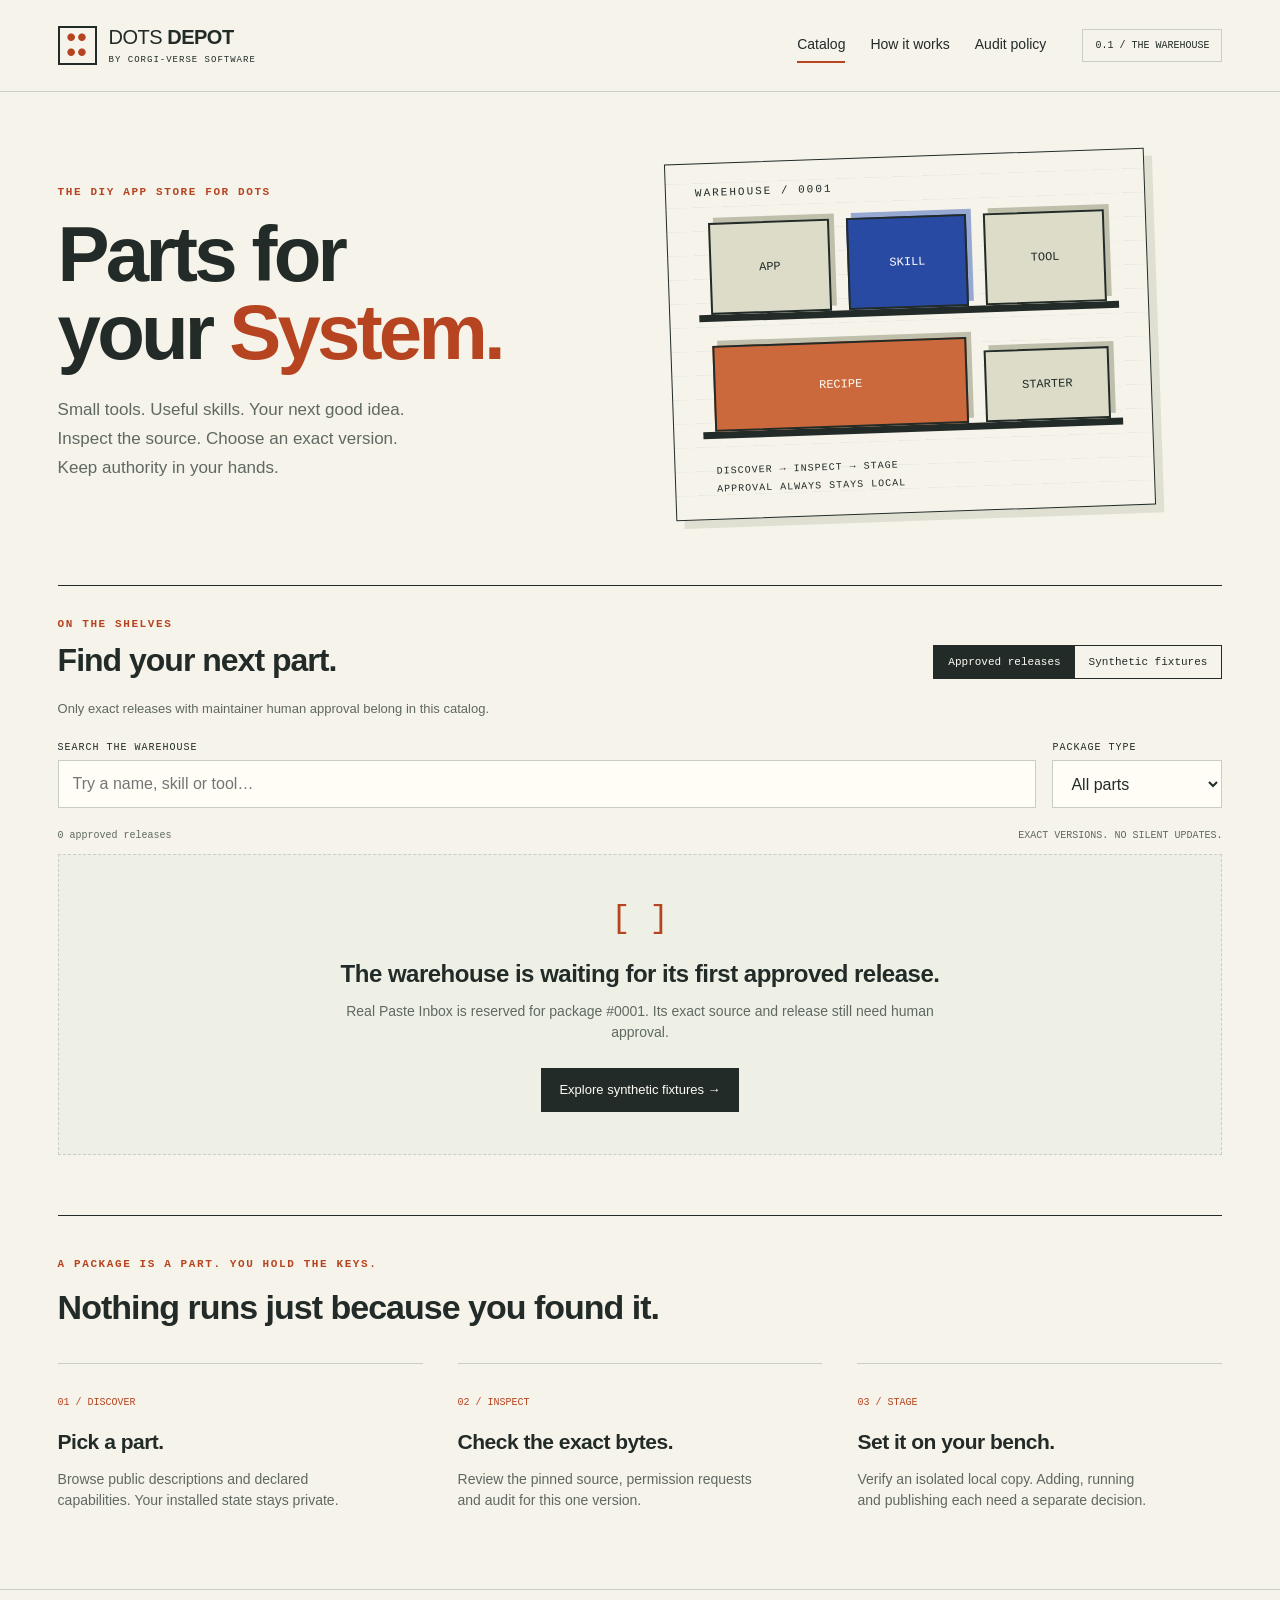
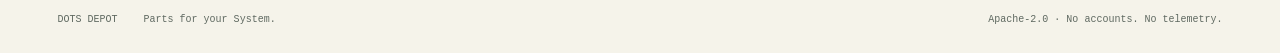
==== site/index.html @ 34d8b79e "Publish Depot 0.1 with inert staging and empty trusted catalog" ====
<!doctype html>
<html lang="en">
<head><meta charset="utf-8"><meta name="viewport" content="width=device-width,initial-scale=1"><meta name="color-scheme" content="light"><meta http-equiv="Content-Security-Policy" content="default-src 'self'; script-src 'self'; style-src 'self'; img-src 'self'; connect-src 'self'; object-src 'none'; base-uri 'none'; form-action 'none'"><title>Dots Depot — The Warehouse</title><link rel="stylesheet" href="assets/depot.css"><script src="depot.js" defer></script></head>
<body data-page="catalog">
<a class="skip" href="#main">Skip to content</a>
<header class="top"><a class="brand" href="index.html" aria-label="Dots Depot home"><span class="mark" aria-hidden="true">••<br>••</span><span>DOTS <b>DEPOT</b><small>BY CORGI-VERSE SOFTWARE</small></span></a><nav aria-label="Main"><a href="index.html" aria-current="page">Catalog</a><a href="index.html#flow">How it works</a><a href="policy.html">Audit policy</a></nav><span class="edition">0.1 / THE WAREHOUSE</span></header>
<main tabindex="-1" id="main">
<section class="hero"><div><p class="eyebrow">THE DIY APP STORE FOR DOTS</p><h1>Parts for<br>your <span>System.</span></h1><p class="intro">Small tools. Useful skills. Your next good idea.<br>Inspect the source. Choose an exact version.<br>Keep authority in your hands.</p></div><div class="warehouse" aria-hidden="true"><div class="shelf-title">WAREHOUSE / 0001</div><div class="shelf"><span class="crate">APP</span><span class="crate blue">SKILL</span><span class="crate">TOOL</span></div><div class="shelf lower"><span class="crate tall">RECIPE</span><span class="crate narrow">STARTER</span></div><p>DISCOVER → INSPECT → STAGE<br>APPROVAL ALWAYS STAYS LOCAL</p></div></section>
<section class="catalog-section" aria-labelledby="catalog-title"><div class="section-head"><div><p class="eyebrow">ON THE SHELVES</p><h2 id="catalog-title">Find your next part.</h2></div><div class="mode-control" role="group" aria-label="Catalog mode"><button type="button" id="trusted-mode" aria-pressed="true">Approved releases</button><button type="button" id="demo-mode" aria-pressed="false">Synthetic fixtures</button></div></div>
<p id="mode-note" class="mode-note">Only exact releases with maintainer human approval belong in this catalog.</p>
<div class="toolbar"><label class="search"><span>Search the warehouse</span><input id="search" type="search" placeholder="Try a name, skill or tool…" autocomplete="off"></label><label class="type"><span>Package type</span><select id="type"><option value="all">All parts</option><option value="app">Apps</option><option value="skill">Skills</option><option value="recipe">Recipes</option><option value="tool">Tools</option><option value="starter">Starters</option></select></label></div>
<div class="result-line"><span id="count" role="status" aria-live="polite">Loading catalog…</span><span>EXACT VERSIONS. NO SILENT UPDATES.</span></div>
<div id="catalog" class="cards" aria-busy="true"></div>
<div id="empty" class="empty" hidden><span class="empty-symbol" aria-hidden="true">[ ]</span><h3 id="empty-title">The warehouse is waiting for its first approved release.</h3><p id="empty-message">Real Paste Inbox is reserved for package #0001. Its exact source and release still need human approval.</p><button id="empty-action" type="button" class="primary">Explore synthetic fixtures →</button></div>
<div id="error" class="error" role="alert" hidden><h3>Catalog unavailable</h3><p>Depot could not validate these catalog files. No package can be staged from this view.</p><button id="retry" type="button">Try again</button></div></section>
<section id="flow" class="flow"><p class="eyebrow">A PACKAGE IS A PART. YOU HOLD THE KEYS.</p><h2>Nothing runs just because you found it.</h2><div class="steps"><article><span>01 / DISCOVER</span><h3>Pick a part.</h3><p>Browse public descriptions and declared capabilities. Your installed state stays private.</p></article><article><span>02 / INSPECT</span><h3>Check the exact bytes.</h3><p>Review the pinned source, permission requests and audit for this one version.</p></article><article><span>03 / STAGE</span><h3>Set it on your bench.</h3><p>Verify an isolated local copy. Adding, running and publishing each need a separate decision.</p></article></div></section>
</main><footer><span>DOTS DEPOT <b>Parts for your System.</b></span><span>Apache-2.0 · No accounts. No telemetry.</span></footer>
</body></html>
---- site/assets/depot.css ----
:root{--paper:#f5f3ea;--ink:#222b27;--muted:#5f6961;--line:#c9cec2;--orange:#b64420;--blue:#284aa2;--white:#fffdf6;--mono:ui-monospace,SFMono-Regular,Consolas,monospace;--sans:Arial,Helvetica,sans-serif}*{box-sizing:border-box}html{scroll-behavior:smooth}body{margin:0;background:var(--paper);color:var(--ink);font-family:var(--sans);line-height:1.5}a{color:inherit}button,input,select,textarea{font:inherit}button,a.button{cursor:pointer}button:focus-visible,a:focus-visible,input:focus-visible,select:focus-visible,textarea:focus-visible{outline:3px solid var(--blue);outline-offset:4px}[hidden]{display:none!important}.skip{position:absolute;top:-80px;left:20px;padding:12px;background:var(--ink);color:white;z-index:20}.skip:focus{top:12px}.top{display:flex;align-items:center;gap:36px;padding:26px 4.5%;border-bottom:1px solid var(--line)}.brand{display:flex;gap:12px;align-items:center;text-decoration:none;font-size:20px;line-height:1.05;letter-spacing:-.5px;font-weight:500}.brand b{font-weight:900}.mark{width:39px;height:39px;border:2px solid var(--ink);text-align:center;font-size:28px;line-height:15px;padding-top:1px;color:var(--orange);letter-spacing:1px}.brand small{font:9px var(--mono);display:block;letter-spacing:1px;margin-top:7px}nav{display:flex;gap:25px;margin-left:auto;font-size:14px}nav a{text-decoration:none;padding:6px 0}nav a[aria-current]{border-bottom:2px solid var(--orange)}.edition{font:10px var(--mono);padding:10px 12px;border:1px solid var(--line);white-space:nowrap}main{max-width:1300px;margin:auto;padding:0 4.5%}.hero{display:grid;grid-template-columns:1fr 1fr;gap:60px;padding:64px 0 72px;align-items:center}.eyebrow{font:11px var(--mono);letter-spacing:1.6px;font-weight:600;color:var(--orange);margin:0 0 18px}h1{font-size:clamp(44px,6.3vw,78px);letter-spacing:-3.8px;line-height:.99;margin:0 0 25px;font-weight:750}h1 span{color:var(--orange)}.intro{font-size:17px;line-height:1.7;color:var(--muted);margin:0;max-width:650px}.warehouse{position:relative;border:1px solid var(--ink);padding:23px 29px 20px;transform:rotate(-2deg);background:repeating-linear-gradient(0deg,transparent,transparent 23px,#e6e9df 24px),var(--paper);box-shadow:8px 8px 0 #dfdfd2;max-width:480px}.shelf-title{font:11px var(--mono);letter-spacing:2px;padding-bottom:24px}.shelf{display:flex;gap:17px;border-bottom:7px solid var(--ink);align-items:flex-end;padding:0 12px}.crate{display:flex;align-items:center;justify-content:center;height:92px;flex:1;background:#dcdcc9;border:2px solid var(--ink);font:12px var(--mono);box-shadow:5px -5px 0 #bfbfac}.crate.blue{background:var(--blue);color:white;box-shadow:5px -5px 0 #97a9d3}.shelf.lower{padding-top:24px}.crate.tall{height:86px;background:#cc693c;color:var(--white)}.crate.narrow{height:72px;max-width:125px}.warehouse p{font:10px var(--mono);letter-spacing:1px;margin:24px 12px 0;line-height:1.8}.catalog-section{border-top:1px solid var(--ink);padding:32px 0 60px}.section-head{display:flex;align-items:flex-end;justify-content:space-between;gap:24px}.section-head .eyebrow{margin-bottom:12px}h2{font-size:32px;line-height:1.15;letter-spacing:-1px;margin:0 0 20px}h3{font-size:21px;line-height:1.25;letter-spacing:-.5px}.mode-control{display:flex;align-items:stretch;border:1px solid var(--ink);margin-bottom:20px}.mode-control button{padding:10px 14px;background:transparent;border:0;font:11px var(--mono)}.mode-control button[aria-pressed=true]{background:var(--ink);color:var(--white)}.mode-note{font-size:13px;color:var(--muted);margin:0 0 24px}.mode-note.demo{border-left:3px solid var(--orange);padding:9px 14px;color:var(--orange);background:#f0e4d6}.toolbar{display:flex;gap:16px}.toolbar label{display:flex;flex-direction:column;gap:7px}.toolbar label span,.command-label{font:10px var(--mono);letter-spacing:1px;text-transform:uppercase}.search{flex:1}.toolbar input,.toolbar select{height:48px;padding:0 14px;background:var(--white);border:1px solid var(--line);border-radius:0;color:var(--ink)}.type{width:170px}.result-line{display:flex;justify-content:space-between;padding:22px 0 13px;font:10px var(--mono);color:var(--muted);gap:20px}.cards{display:grid;grid-template-columns:repeat(2,minmax(0,1fr));gap:20px}.card{border:1px solid var(--line);background:var(--white);padding:25px;display:flex;flex-direction:column}.card-top{display:flex;justify-content:space-between;align-items:center;font:10px var(--mono);color:var(--muted)}.part-icon{display:grid;place-items:center;width:43px;height:43px;background:#dde3d3;border:1px solid var(--ink);font-weight:bold;font-size:13px;color:var(--ink)}.card h3{margin:24px 0 12px}.card h3 a{text-decoration:none}.card h3 a:hover{text-decoration:underline;text-underline-offset:4px}.card p{font-size:14px;color:var(--muted);margin:0 0 25px;max-width:420px}.card-bottom{margin-top:auto;display:flex;justify-content:space-between;gap:16px;border-top:1px solid var(--line);padding-top:17px;font:10px var(--mono)}.tag{font:10px var(--mono);color:var(--orange)}.tag.human{color:#285c39}.empty{padding:45px 20px 42px;text-align:center;border:1px dashed var(--line);background:#eef0e6}.empty-symbol{display:block;font:32px var(--mono);color:var(--orange);margin-bottom:22px}.empty h3{font-size:24px;margin:0 0 12px}.empty p{max-width:590px;margin:0 auto 25px;font-size:14px;color:var(--muted)}button,.button{border:1px solid var(--ink);background:var(--white);padding:11px 17px;color:var(--ink);border-radius:0;font-size:13px;text-decoration:none;display:inline-block}.primary{background:var(--ink);color:var(--white)}.primary:hover{background:#3b4840}.error{border:1px solid var(--orange);padding:25px;background:#f8ece4}.flow{padding:42px 0 64px;border-top:1px solid var(--ink)}.flow h2{font-size:34px;max-width:650px}.steps{display:grid;grid-template-columns:repeat(3,1fr);gap:35px;margin-top:36px}.steps article{border-top:1px solid var(--line);padding-top:24px}.steps span{font:10px var(--mono);color:var(--orange)}.steps h3{margin:17px 0 12px}.steps p{font-size:14px;color:var(--muted);max-width:300px}footer{border-top:1px solid var(--line);padding:24px 4.5%;display:flex;justify-content:space-between;gap:20px;font:10px var(--mono);color:var(--muted)}footer b{margin-left:20px;font-weight:normal}.detail{padding-top:38px;padding-bottom:65px}.back{font:12px var(--mono);text-decoration:none;display:inline-block;margin-bottom:36px}.detail h1{font-size:clamp(38px,5vw,62px);line-height:1.1;letter-spacing:-2.3px;max-width:900px;overflow-wrap:anywhere}.detail .intro{margin-bottom:25px}.badges{display:flex;gap:12px;flex-wrap:wrap;margin:0 0 30px}.badge{padding:8px 12px;border:1px solid var(--line);font:10px var(--mono);background:var(--white)}.badge.synthetic{border-color:var(--orange);color:var(--orange)}.detail-grid{display:grid;grid-template-columns:1fr 1fr;gap:24px}.panel{border:1px solid var(--line);padding:30px;margin-bottom:24px;background:var(--white);min-width:0}.panel h2{font-size:26px}.panel h3{margin-top:30px;font-size:18px}.muted{color:var(--muted);font-size:13px}.dark{background:var(--ink);color:var(--white);border-color:var(--ink)}.dark .eyebrow{color:#e2986a}.dark .muted{color:#c6cec4}.dark .button{border-color:#798477;background:#e8eadf;color:var(--ink)}.dark .button.ghost{background:transparent;color:var(--white)}dl{margin:25px 0}dl>div{display:grid;grid-template-columns:130px 1fr;gap:15px;padding:13px 0;border-top:1px solid var(--line)}dt{font:10px var(--mono);letter-spacing:.6px;text-transform:uppercase;padding-top:3px;color:var(--muted)}dd{margin:0;font:12px var(--mono);line-height:1.7;overflow-wrap:anywhere;white-space:pre-wrap}.dark dl>div{border-color:#546054}.dark dt{color:#b7c2b3}.actions{display:flex;gap:12px;flex-wrap:wrap}.stage-panel{max-width:850px;margin-top:8px}.stage-panel p{font-size:14px;color:var(--muted)}textarea{width:100%;display:block;background:#ecefe5;border:1px solid var(--line);padding:17px;font:12px/1.7 var(--mono);resize:vertical;color:var(--ink);margin:9px 0 18px;overflow-wrap:anywhere}.policy{max-width:980px}.policy .panel h2{margin-top:35px}.policy .panel h2:first-child{margin-top:0}.policy .panel p{color:var(--muted);font-size:15px;line-height:1.8}.policy h1{font-size:clamp(45px,6vw,72px)}@media(max-width:850px){.top{gap:20px;flex-wrap:wrap}.edition{display:none}.hero{gap:32px;padding-top:48px}.warehouse{padding:20px 16px}.shelf{gap:13px;padding:0 6px}.crate{height:75px}.section-head{align-items:flex-start;flex-direction:column;gap:0}.mode-control{margin-bottom:15px}.steps{gap:24px}.detail-grid{grid-template-columns:1fr}.result-line>span:last-child{display:none}h1{letter-spacing:-2.5px}.panel{padding:24px}}@media(max-width:580px){.top{padding:19px 6%;gap:21px}.brand{font-size:19px}nav{margin-left:0;width:100%;gap:25px;font-size:12px}.hero{grid-template-columns:1fr;padding:38px 0 43px;gap:32px}.hero h1{font-size:58px}.intro{font-size:15px}.warehouse{max-width:380px;margin:0 7px;transform:rotate(-1deg)}main{padding-left:6%;padding-right:6%}.warehouse .crate{height:65px}.warehouse .crate.tall{height:65px}.warehouse .crate.narrow{height:54px}.warehouse .shelf-title{padding-bottom:15px}.warehouse .lower{padding-top:15px}.warehouse p{margin-top:17px}.catalog-section{padding-top:27px}h2{font-size:29px}.mode-control{width:100%}.mode-control button{flex:1;padding:11px 7px;font-size:10px}.toolbar{flex-direction:column;gap:14px}.type{width:100%}.cards{grid-template-columns:1fr}.card{padding:22px}.empty{padding:34px 15px}.empty h3{font-size:21px}.steps{grid-template-columns:1fr;gap:20px}.steps p{max-width:none}.flow h2{font-size:28px}footer{flex-direction:column;padding:23px 6%;gap:14px}footer b{display:block;margin:10px 0 0}.detail{padding-top:25px}.detail h1{font-size:40px;letter-spacing:-1.5px}.panel{padding:22px}dl>div{grid-template-columns:1fr;gap:7px;padding:14px 0}textarea{font-size:11px}.actions{flex-direction:column}.button{text-align:center}.badges{gap:8px}.badge{font-size:9px}.back{margin-bottom:28px}}@media(prefers-reduced-motion:reduce){html{scroll-behavior:auto}}
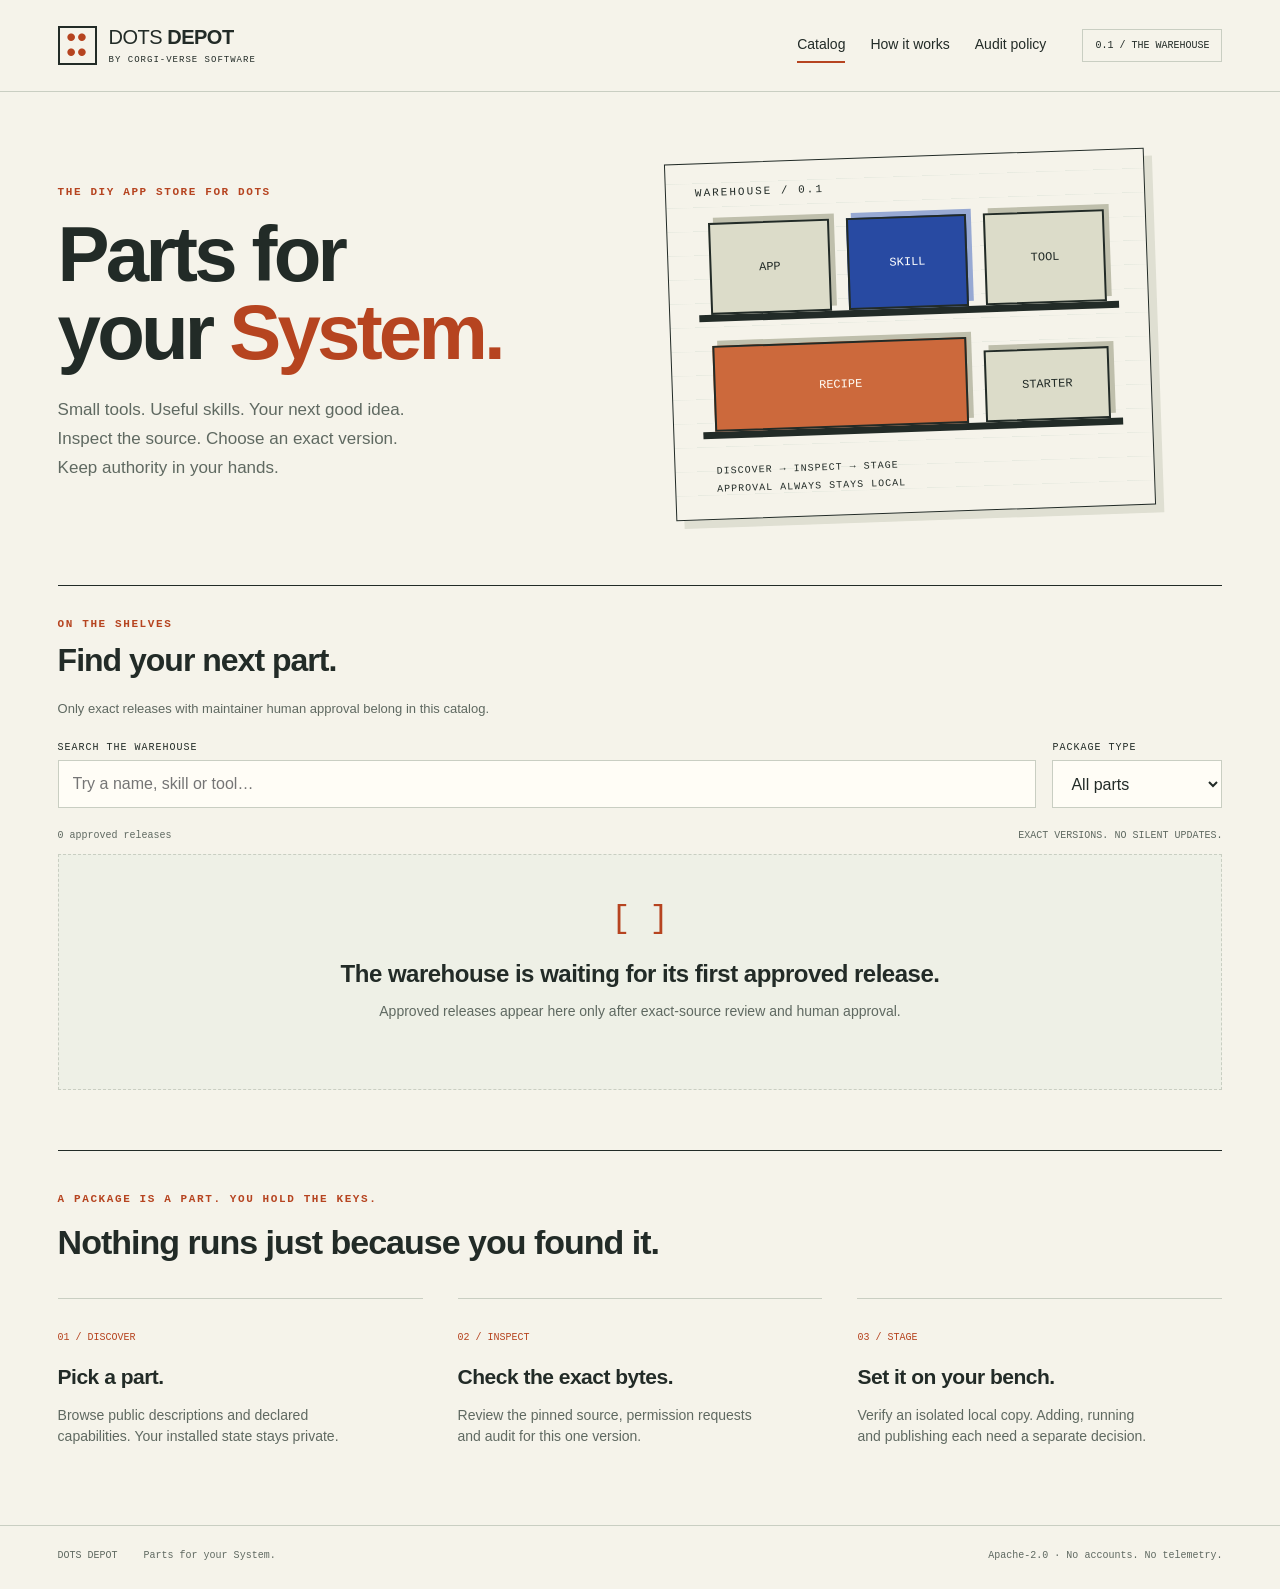
==== commit 32e5e5fa: "Hide unavailable demos and remove promised first package" ====
--- a/site/index.html
+++ b/site/index.html
@@ -5,13 +5,13 @@
 <a class="skip" href="#main">Skip to content</a>
 <header class="top"><a class="brand" href="index.html" aria-label="Dots Depot home"><span class="mark" aria-hidden="true">••<br>••</span><span>DOTS <b>DEPOT</b><small>BY CORGI-VERSE SOFTWARE</small></span></a><nav aria-label="Main"><a href="index.html" aria-current="page">Catalog</a><a href="index.html#flow">How it works</a><a href="policy.html">Audit policy</a></nav><span class="edition">0.1 / THE WAREHOUSE</span></header>
 <main tabindex="-1" id="main">
-<section class="hero"><div><p class="eyebrow">THE DIY APP STORE FOR DOTS</p><h1>Parts for<br>your <span>System.</span></h1><p class="intro">Small tools. Useful skills. Your next good idea.<br>Inspect the source. Choose an exact version.<br>Keep authority in your hands.</p></div><div class="warehouse" aria-hidden="true"><div class="shelf-title">WAREHOUSE / 0001</div><div class="shelf"><span class="crate">APP</span><span class="crate blue">SKILL</span><span class="crate">TOOL</span></div><div class="shelf lower"><span class="crate tall">RECIPE</span><span class="crate narrow">STARTER</span></div><p>DISCOVER → INSPECT → STAGE<br>APPROVAL ALWAYS STAYS LOCAL</p></div></section>
-<section class="catalog-section" aria-labelledby="catalog-title"><div class="section-head"><div><p class="eyebrow">ON THE SHELVES</p><h2 id="catalog-title">Find your next part.</h2></div><div class="mode-control" role="group" aria-label="Catalog mode"><button type="button" id="trusted-mode" aria-pressed="true">Approved releases</button><button type="button" id="demo-mode" aria-pressed="false">Synthetic fixtures</button></div></div>
+<section class="hero"><div><p class="eyebrow">THE DIY APP STORE FOR DOTS</p><h1>Parts for<br>your <span>System.</span></h1><p class="intro">Small tools. Useful skills. Your next good idea.<br>Inspect the source. Choose an exact version.<br>Keep authority in your hands.</p></div><div class="warehouse" aria-hidden="true"><div class="shelf-title">WAREHOUSE / 0.1</div><div class="shelf"><span class="crate">APP</span><span class="crate blue">SKILL</span><span class="crate">TOOL</span></div><div class="shelf lower"><span class="crate tall">RECIPE</span><span class="crate narrow">STARTER</span></div><p>DISCOVER → INSPECT → STAGE<br>APPROVAL ALWAYS STAYS LOCAL</p></div></section>
+<section class="catalog-section" aria-labelledby="catalog-title"><div class="section-head"><div><p class="eyebrow">ON THE SHELVES</p><h2 id="catalog-title">Find your next part.</h2></div><div id="catalog-mode" class="mode-control" hidden role="group" aria-label="Catalog mode"><button type="button" id="trusted-mode" aria-pressed="true">Approved releases</button><button type="button" id="demo-mode" aria-pressed="false">Synthetic fixtures</button></div></div>
 <p id="mode-note" class="mode-note">Only exact releases with maintainer human approval belong in this catalog.</p>
 <div class="toolbar"><label class="search"><span>Search the warehouse</span><input id="search" type="search" placeholder="Try a name, skill or tool…" autocomplete="off"></label><label class="type"><span>Package type</span><select id="type"><option value="all">All parts</option><option value="app">Apps</option><option value="skill">Skills</option><option value="recipe">Recipes</option><option value="tool">Tools</option><option value="starter">Starters</option></select></label></div>
 <div class="result-line"><span id="count" role="status" aria-live="polite">Loading catalog…</span><span>EXACT VERSIONS. NO SILENT UPDATES.</span></div>
 <div id="catalog" class="cards" aria-busy="true"></div>
-<div id="empty" class="empty" hidden><span class="empty-symbol" aria-hidden="true">[ ]</span><h3 id="empty-title">The warehouse is waiting for its first approved release.</h3><p id="empty-message">Real Paste Inbox is reserved for package #0001. Its exact source and release still need human approval.</p><button id="empty-action" type="button" class="primary">Explore synthetic fixtures →</button></div>
+<div id="empty" class="empty" hidden><span class="empty-symbol" aria-hidden="true">[ ]</span><h3 id="empty-title">The warehouse is waiting for its first approved release.</h3><p id="empty-message">Approved releases appear here only after exact-source review and human approval.</p><button id="empty-action" type="button" class="primary" hidden>Explore synthetic fixtures →</button></div>
 <div id="error" class="error" role="alert" hidden><h3>Catalog unavailable</h3><p>Depot could not validate these catalog files. No package can be staged from this view.</p><button id="retry" type="button">Try again</button></div></section>
 <section id="flow" class="flow"><p class="eyebrow">A PACKAGE IS A PART. YOU HOLD THE KEYS.</p><h2>Nothing runs just because you found it.</h2><div class="steps"><article><span>01 / DISCOVER</span><h3>Pick a part.</h3><p>Browse public descriptions and declared capabilities. Your installed state stays private.</p></article><article><span>02 / INSPECT</span><h3>Check the exact bytes.</h3><p>Review the pinned source, permission requests and audit for this one version.</p></article><article><span>03 / STAGE</span><h3>Set it on your bench.</h3><p>Verify an isolated local copy. Adding, running and publishing each need a separate decision.</p></article></div></section>
 </main><footer><span>DOTS DEPOT <b>Parts for your System.</b></span><span>Apache-2.0 · No accounts. No telemetry.</span></footer>
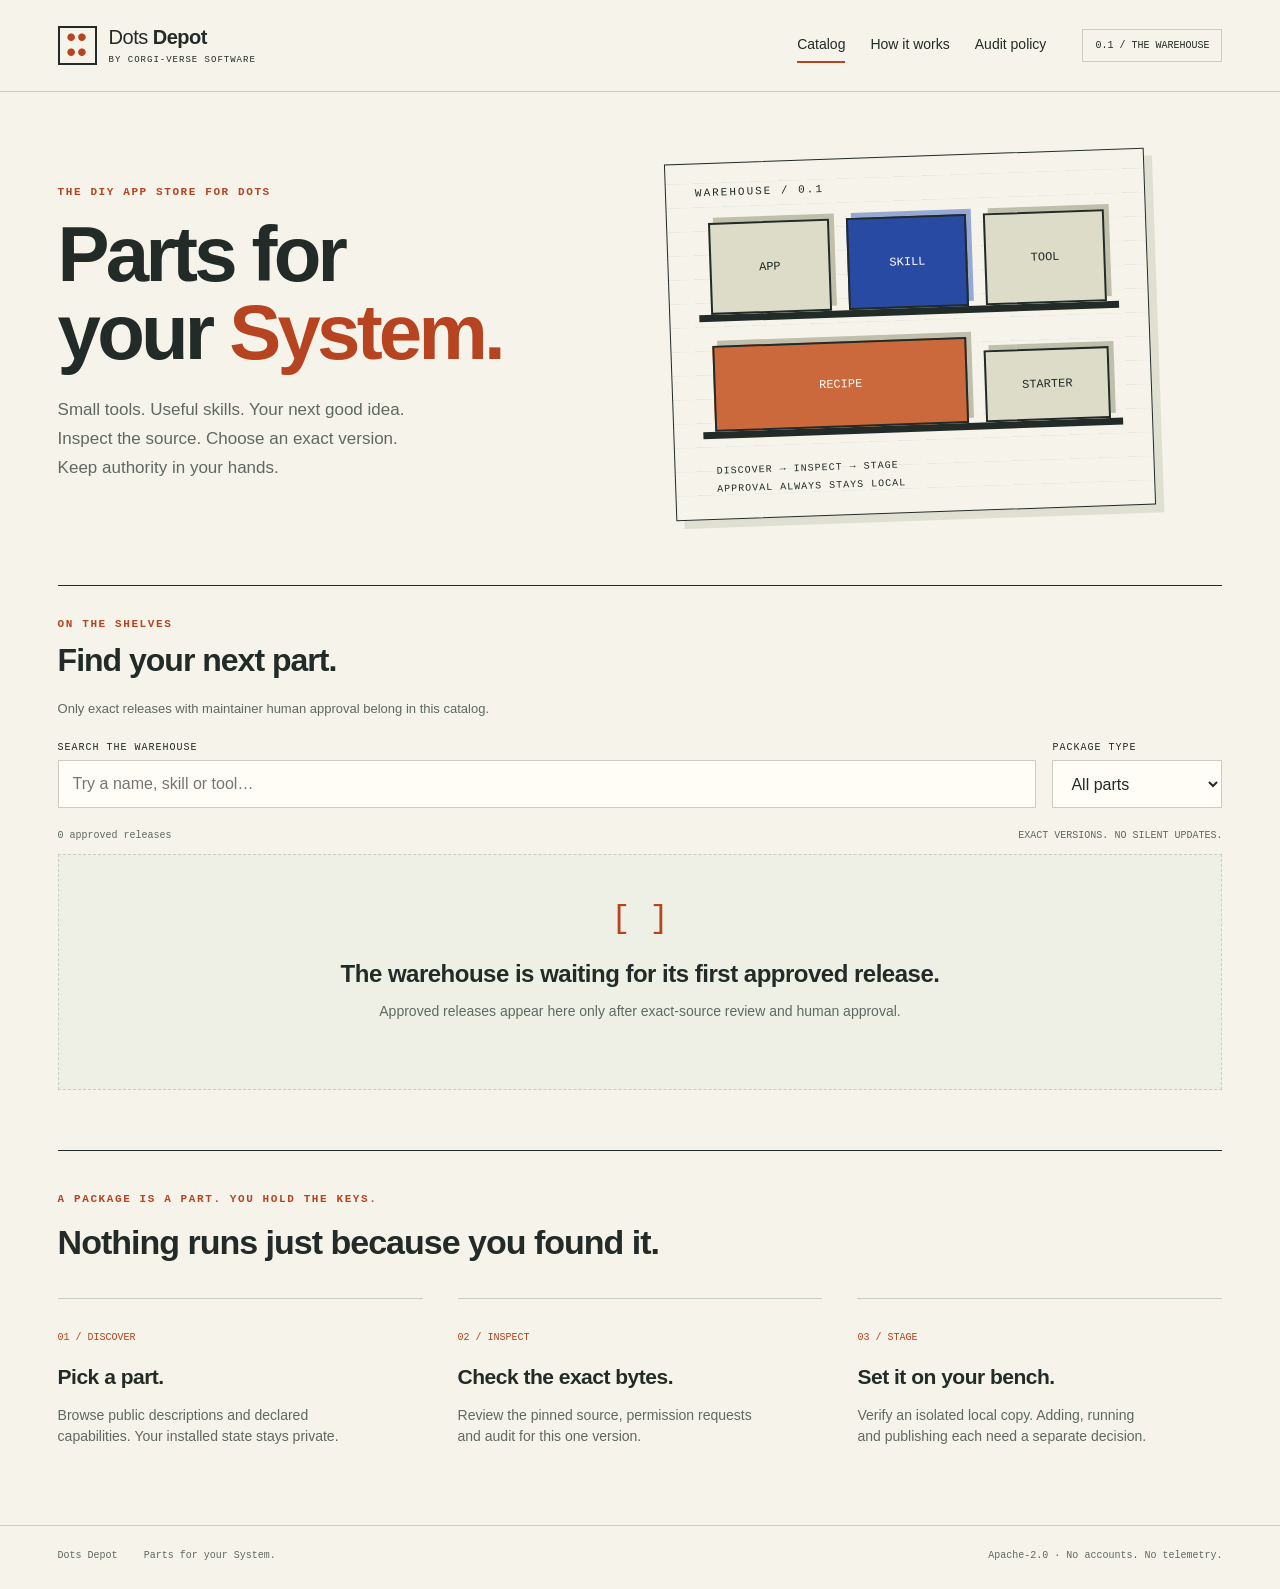
==== commit e18c7a7d: "Support deployment-specific Depot display names with generic defaults" ====
--- a/site/index.html
+++ b/site/index.html
@@ -1,9 +1,9 @@
 <!doctype html>
 <html lang="en">
-<head><meta charset="utf-8"><meta name="viewport" content="width=device-width,initial-scale=1"><meta name="color-scheme" content="light"><meta http-equiv="Content-Security-Policy" content="default-src 'self'; script-src 'self'; style-src 'self'; img-src 'self'; connect-src 'self'; object-src 'none'; base-uri 'none'; form-action 'none'"><title>Dots Depot — The Warehouse</title><link rel="stylesheet" href="assets/depot.css"><script src="depot.js" defer></script></head>
-<body data-page="catalog">
+<head><meta charset="utf-8"><meta name="viewport" content="width=device-width,initial-scale=1"><meta name="color-scheme" content="light"><meta http-equiv="Content-Security-Policy" content="default-src 'self'; script-src 'self'; style-src 'self'; img-src 'self'; connect-src 'self'; object-src 'none'; base-uri 'none'; form-action 'none'"><meta name="application-name" content="Dots Depot"><title>Dots Depot — The Warehouse</title><link rel="stylesheet" href="assets/depot.css"><script src="depot.js" defer></script></head>
+<body data-instance-name="Dots Depot" data-page="catalog">
 <a class="skip" href="#main">Skip to content</a>
-<header class="top"><a class="brand" href="index.html" aria-label="Dots Depot home"><span class="mark" aria-hidden="true">••<br>••</span><span>DOTS <b>DEPOT</b><small>BY CORGI-VERSE SOFTWARE</small></span></a><nav aria-label="Main"><a href="index.html" aria-current="page">Catalog</a><a href="index.html#flow">How it works</a><a href="policy.html">Audit policy</a></nav><span class="edition">0.1 / THE WAREHOUSE</span></header>
+<header class="top"><a class="brand" href="index.html" aria-label="Dots Depot home"><span class="mark" aria-hidden="true">••<br>••</span><span><span data-instance-name>Dots <b>Depot</b></span><small data-instance-attribution>BY CORGI-VERSE SOFTWARE</small></span></a><nav aria-label="Main"><a href="index.html" aria-current="page">Catalog</a><a href="index.html#flow">How it works</a><a href="policy.html">Audit policy</a></nav><span class="edition">0.1 / THE WAREHOUSE</span></header>
 <main tabindex="-1" id="main">
 <section class="hero"><div><p class="eyebrow">THE DIY APP STORE FOR DOTS</p><h1>Parts for<br>your <span>System.</span></h1><p class="intro">Small tools. Useful skills. Your next good idea.<br>Inspect the source. Choose an exact version.<br>Keep authority in your hands.</p></div><div class="warehouse" aria-hidden="true"><div class="shelf-title">WAREHOUSE / 0.1</div><div class="shelf"><span class="crate">APP</span><span class="crate blue">SKILL</span><span class="crate">TOOL</span></div><div class="shelf lower"><span class="crate tall">RECIPE</span><span class="crate narrow">STARTER</span></div><p>DISCOVER → INSPECT → STAGE<br>APPROVAL ALWAYS STAYS LOCAL</p></div></section>
 <section class="catalog-section" aria-labelledby="catalog-title"><div class="section-head"><div><p class="eyebrow">ON THE SHELVES</p><h2 id="catalog-title">Find your next part.</h2></div><div id="catalog-mode" class="mode-control" hidden role="group" aria-label="Catalog mode"><button type="button" id="trusted-mode" aria-pressed="true">Approved releases</button><button type="button" id="demo-mode" aria-pressed="false">Synthetic fixtures</button></div></div>
@@ -14,5 +14,5 @@
 <div id="empty" class="empty" hidden><span class="empty-symbol" aria-hidden="true">[ ]</span><h3 id="empty-title">The warehouse is waiting for its first approved release.</h3><p id="empty-message">Approved releases appear here only after exact-source review and human approval.</p><button id="empty-action" type="button" class="primary" hidden>Explore synthetic fixtures →</button></div>
 <div id="error" class="error" role="alert" hidden><h3>Catalog unavailable</h3><p>Depot could not validate these catalog files. No package can be staged from this view.</p><button id="retry" type="button">Try again</button></div></section>
 <section id="flow" class="flow"><p class="eyebrow">A PACKAGE IS A PART. YOU HOLD THE KEYS.</p><h2>Nothing runs just because you found it.</h2><div class="steps"><article><span>01 / DISCOVER</span><h3>Pick a part.</h3><p>Browse public descriptions and declared capabilities. Your installed state stays private.</p></article><article><span>02 / INSPECT</span><h3>Check the exact bytes.</h3><p>Review the pinned source, permission requests and audit for this one version.</p></article><article><span>03 / STAGE</span><h3>Set it on your bench.</h3><p>Verify an isolated local copy. Adding, running and publishing each need a separate decision.</p></article></div></section>
-</main><footer><span>DOTS DEPOT <b>Parts for your System.</b></span><span>Apache-2.0 · No accounts. No telemetry.</span></footer>
+</main><footer><span><span data-instance-name>Dots Depot</span> <b>Parts for your System.</b></span><span>Apache-2.0 · No accounts. No telemetry.</span></footer>
 </body></html>
--- a/site/assets/depot.css
+++ b/site/assets/depot.css
@@ -1 +1,3 @@
 :root{--paper:#f5f3ea;--ink:#222b27;--muted:#5f6961;--line:#c9cec2;--orange:#b64420;--blue:#284aa2;--white:#fffdf6;--mono:ui-monospace,SFMono-Regular,Consolas,monospace;--sans:Arial,Helvetica,sans-serif}*{box-sizing:border-box}html{scroll-behavior:smooth}body{margin:0;background:var(--paper);color:var(--ink);font-family:var(--sans);line-height:1.5}a{color:inherit}button,input,select,textarea{font:inherit}button,a.button{cursor:pointer}button:focus-visible,a:focus-visible,input:focus-visible,select:focus-visible,textarea:focus-visible{outline:3px solid var(--blue);outline-offset:4px}[hidden]{display:none!important}.skip{position:absolute;top:-80px;left:20px;padding:12px;background:var(--ink);color:white;z-index:20}.skip:focus{top:12px}.top{display:flex;align-items:center;gap:36px;padding:26px 4.5%;border-bottom:1px solid var(--line)}.brand{display:flex;gap:12px;align-items:center;text-decoration:none;font-size:20px;line-height:1.05;letter-spacing:-.5px;font-weight:500}.brand b{font-weight:900}.mark{width:39px;height:39px;border:2px solid var(--ink);text-align:center;font-size:28px;line-height:15px;padding-top:1px;color:var(--orange);letter-spacing:1px}.brand small{font:9px var(--mono);display:block;letter-spacing:1px;margin-top:7px}nav{display:flex;gap:25px;margin-left:auto;font-size:14px}nav a{text-decoration:none;padding:6px 0}nav a[aria-current]{border-bottom:2px solid var(--orange)}.edition{font:10px var(--mono);padding:10px 12px;border:1px solid var(--line);white-space:nowrap}main{max-width:1300px;margin:auto;padding:0 4.5%}.hero{display:grid;grid-template-columns:1fr 1fr;gap:60px;padding:64px 0 72px;align-items:center}.eyebrow{font:11px var(--mono);letter-spacing:1.6px;font-weight:600;color:var(--orange);margin:0 0 18px}h1{font-size:clamp(44px,6.3vw,78px);letter-spacing:-3.8px;line-height:.99;margin:0 0 25px;font-weight:750}h1 span{color:var(--orange)}.intro{font-size:17px;line-height:1.7;color:var(--muted);margin:0;max-width:650px}.warehouse{position:relative;border:1px solid var(--ink);padding:23px 29px 20px;transform:rotate(-2deg);background:repeating-linear-gradient(0deg,transparent,transparent 23px,#e6e9df 24px),var(--paper);box-shadow:8px 8px 0 #dfdfd2;max-width:480px}.shelf-title{font:11px var(--mono);letter-spacing:2px;padding-bottom:24px}.shelf{display:flex;gap:17px;border-bottom:7px solid var(--ink);align-items:flex-end;padding:0 12px}.crate{display:flex;align-items:center;justify-content:center;height:92px;flex:1;background:#dcdcc9;border:2px solid var(--ink);font:12px var(--mono);box-shadow:5px -5px 0 #bfbfac}.crate.blue{background:var(--blue);color:white;box-shadow:5px -5px 0 #97a9d3}.shelf.lower{padding-top:24px}.crate.tall{height:86px;background:#cc693c;color:var(--white)}.crate.narrow{height:72px;max-width:125px}.warehouse p{font:10px var(--mono);letter-spacing:1px;margin:24px 12px 0;line-height:1.8}.catalog-section{border-top:1px solid var(--ink);padding:32px 0 60px}.section-head{display:flex;align-items:flex-end;justify-content:space-between;gap:24px}.section-head .eyebrow{margin-bottom:12px}h2{font-size:32px;line-height:1.15;letter-spacing:-1px;margin:0 0 20px}h3{font-size:21px;line-height:1.25;letter-spacing:-.5px}.mode-control{display:flex;align-items:stretch;border:1px solid var(--ink);margin-bottom:20px}.mode-control button{padding:10px 14px;background:transparent;border:0;font:11px var(--mono)}.mode-control button[aria-pressed=true]{background:var(--ink);color:var(--white)}.mode-note{font-size:13px;color:var(--muted);margin:0 0 24px}.mode-note.demo{border-left:3px solid var(--orange);padding:9px 14px;color:var(--orange);background:#f0e4d6}.toolbar{display:flex;gap:16px}.toolbar label{display:flex;flex-direction:column;gap:7px}.toolbar label span,.command-label{font:10px var(--mono);letter-spacing:1px;text-transform:uppercase}.search{flex:1}.toolbar input,.toolbar select{height:48px;padding:0 14px;background:var(--white);border:1px solid var(--line);border-radius:0;color:var(--ink)}.type{width:170px}.result-line{display:flex;justify-content:space-between;padding:22px 0 13px;font:10px var(--mono);color:var(--muted);gap:20px}.cards{display:grid;grid-template-columns:repeat(2,minmax(0,1fr));gap:20px}.card{border:1px solid var(--line);background:var(--white);padding:25px;display:flex;flex-direction:column}.card-top{display:flex;justify-content:space-between;align-items:center;font:10px var(--mono);color:var(--muted)}.part-icon{display:grid;place-items:center;width:43px;height:43px;background:#dde3d3;border:1px solid var(--ink);font-weight:bold;font-size:13px;color:var(--ink)}.card h3{margin:24px 0 12px}.card h3 a{text-decoration:none}.card h3 a:hover{text-decoration:underline;text-underline-offset:4px}.card p{font-size:14px;color:var(--muted);margin:0 0 25px;max-width:420px}.card-bottom{margin-top:auto;display:flex;justify-content:space-between;gap:16px;border-top:1px solid var(--line);padding-top:17px;font:10px var(--mono)}.tag{font:10px var(--mono);color:var(--orange)}.tag.human{color:#285c39}.empty{padding:45px 20px 42px;text-align:center;border:1px dashed var(--line);background:#eef0e6}.empty-symbol{display:block;font:32px var(--mono);color:var(--orange);margin-bottom:22px}.empty h3{font-size:24px;margin:0 0 12px}.empty p{max-width:590px;margin:0 auto 25px;font-size:14px;color:var(--muted)}button,.button{border:1px solid var(--ink);background:var(--white);padding:11px 17px;color:var(--ink);border-radius:0;font-size:13px;text-decoration:none;display:inline-block}.primary{background:var(--ink);color:var(--white)}.primary:hover{background:#3b4840}.error{border:1px solid var(--orange);padding:25px;background:#f8ece4}.flow{padding:42px 0 64px;border-top:1px solid var(--ink)}.flow h2{font-size:34px;max-width:650px}.steps{display:grid;grid-template-columns:repeat(3,1fr);gap:35px;margin-top:36px}.steps article{border-top:1px solid var(--line);padding-top:24px}.steps span{font:10px var(--mono);color:var(--orange)}.steps h3{margin:17px 0 12px}.steps p{font-size:14px;color:var(--muted);max-width:300px}footer{border-top:1px solid var(--line);padding:24px 4.5%;display:flex;justify-content:space-between;gap:20px;font:10px var(--mono);color:var(--muted)}footer b{margin-left:20px;font-weight:normal}.detail{padding-top:38px;padding-bottom:65px}.back{font:12px var(--mono);text-decoration:none;display:inline-block;margin-bottom:36px}.detail h1{font-size:clamp(38px,5vw,62px);line-height:1.1;letter-spacing:-2.3px;max-width:900px;overflow-wrap:anywhere}.detail .intro{margin-bottom:25px}.badges{display:flex;gap:12px;flex-wrap:wrap;margin:0 0 30px}.badge{padding:8px 12px;border:1px solid var(--line);font:10px var(--mono);background:var(--white)}.badge.synthetic{border-color:var(--orange);color:var(--orange)}.detail-grid{display:grid;grid-template-columns:1fr 1fr;gap:24px}.panel{border:1px solid var(--line);padding:30px;margin-bottom:24px;background:var(--white);min-width:0}.panel h2{font-size:26px}.panel h3{margin-top:30px;font-size:18px}.muted{color:var(--muted);font-size:13px}.dark{background:var(--ink);color:var(--white);border-color:var(--ink)}.dark .eyebrow{color:#e2986a}.dark .muted{color:#c6cec4}.dark .button{border-color:#798477;background:#e8eadf;color:var(--ink)}.dark .button.ghost{background:transparent;color:var(--white)}dl{margin:25px 0}dl>div{display:grid;grid-template-columns:130px 1fr;gap:15px;padding:13px 0;border-top:1px solid var(--line)}dt{font:10px var(--mono);letter-spacing:.6px;text-transform:uppercase;padding-top:3px;color:var(--muted)}dd{margin:0;font:12px var(--mono);line-height:1.7;overflow-wrap:anywhere;white-space:pre-wrap}.dark dl>div{border-color:#546054}.dark dt{color:#b7c2b3}.actions{display:flex;gap:12px;flex-wrap:wrap}.stage-panel{max-width:850px;margin-top:8px}.stage-panel p{font-size:14px;color:var(--muted)}textarea{width:100%;display:block;background:#ecefe5;border:1px solid var(--line);padding:17px;font:12px/1.7 var(--mono);resize:vertical;color:var(--ink);margin:9px 0 18px;overflow-wrap:anywhere}.policy{max-width:980px}.policy .panel h2{margin-top:35px}.policy .panel h2:first-child{margin-top:0}.policy .panel p{color:var(--muted);font-size:15px;line-height:1.8}.policy h1{font-size:clamp(45px,6vw,72px)}@media(max-width:850px){.top{gap:20px;flex-wrap:wrap}.edition{display:none}.hero{gap:32px;padding-top:48px}.warehouse{padding:20px 16px}.shelf{gap:13px;padding:0 6px}.crate{height:75px}.section-head{align-items:flex-start;flex-direction:column;gap:0}.mode-control{margin-bottom:15px}.steps{gap:24px}.detail-grid{grid-template-columns:1fr}.result-line>span:last-child{display:none}h1{letter-spacing:-2.5px}.panel{padding:24px}}@media(max-width:580px){.top{padding:19px 6%;gap:21px}.brand{font-size:19px}nav{margin-left:0;width:100%;gap:25px;font-size:12px}.hero{grid-template-columns:1fr;padding:38px 0 43px;gap:32px}.hero h1{font-size:58px}.intro{font-size:15px}.warehouse{max-width:380px;margin:0 7px;transform:rotate(-1deg)}main{padding-left:6%;padding-right:6%}.warehouse .crate{height:65px}.warehouse .crate.tall{height:65px}.warehouse .crate.narrow{height:54px}.warehouse .shelf-title{padding-bottom:15px}.warehouse .lower{padding-top:15px}.warehouse p{margin-top:17px}.catalog-section{padding-top:27px}h2{font-size:29px}.mode-control{width:100%}.mode-control button{flex:1;padding:11px 7px;font-size:10px}.toolbar{flex-direction:column;gap:14px}.type{width:100%}.cards{grid-template-columns:1fr}.card{padding:22px}.empty{padding:34px 15px}.empty h3{font-size:21px}.steps{grid-template-columns:1fr;gap:20px}.steps p{max-width:none}.flow h2{font-size:28px}footer{flex-direction:column;padding:23px 6%;gap:14px}footer b{display:block;margin:10px 0 0}.detail{padding-top:25px}.detail h1{font-size:40px;letter-spacing:-1.5px}.panel{padding:22px}dl>div{grid-template-columns:1fr;gap:7px;padding:14px 0}textarea{font-size:11px}.actions{flex-direction:column}.button{text-align:center}.badges{gap:8px}.badge{font-size:9px}.back{margin-bottom:28px}}@media(prefers-reduced-motion:reduce){html{scroll-behavior:auto}}
+
+.brand{min-width:0;max-width:360px}.brand>span:last-child{min-width:0}.brand [data-instance-name]{overflow-wrap:anywhere}.mark{flex-shrink:0}.top{flex-wrap:wrap}footer [data-instance-name]{overflow-wrap:anywhere}
